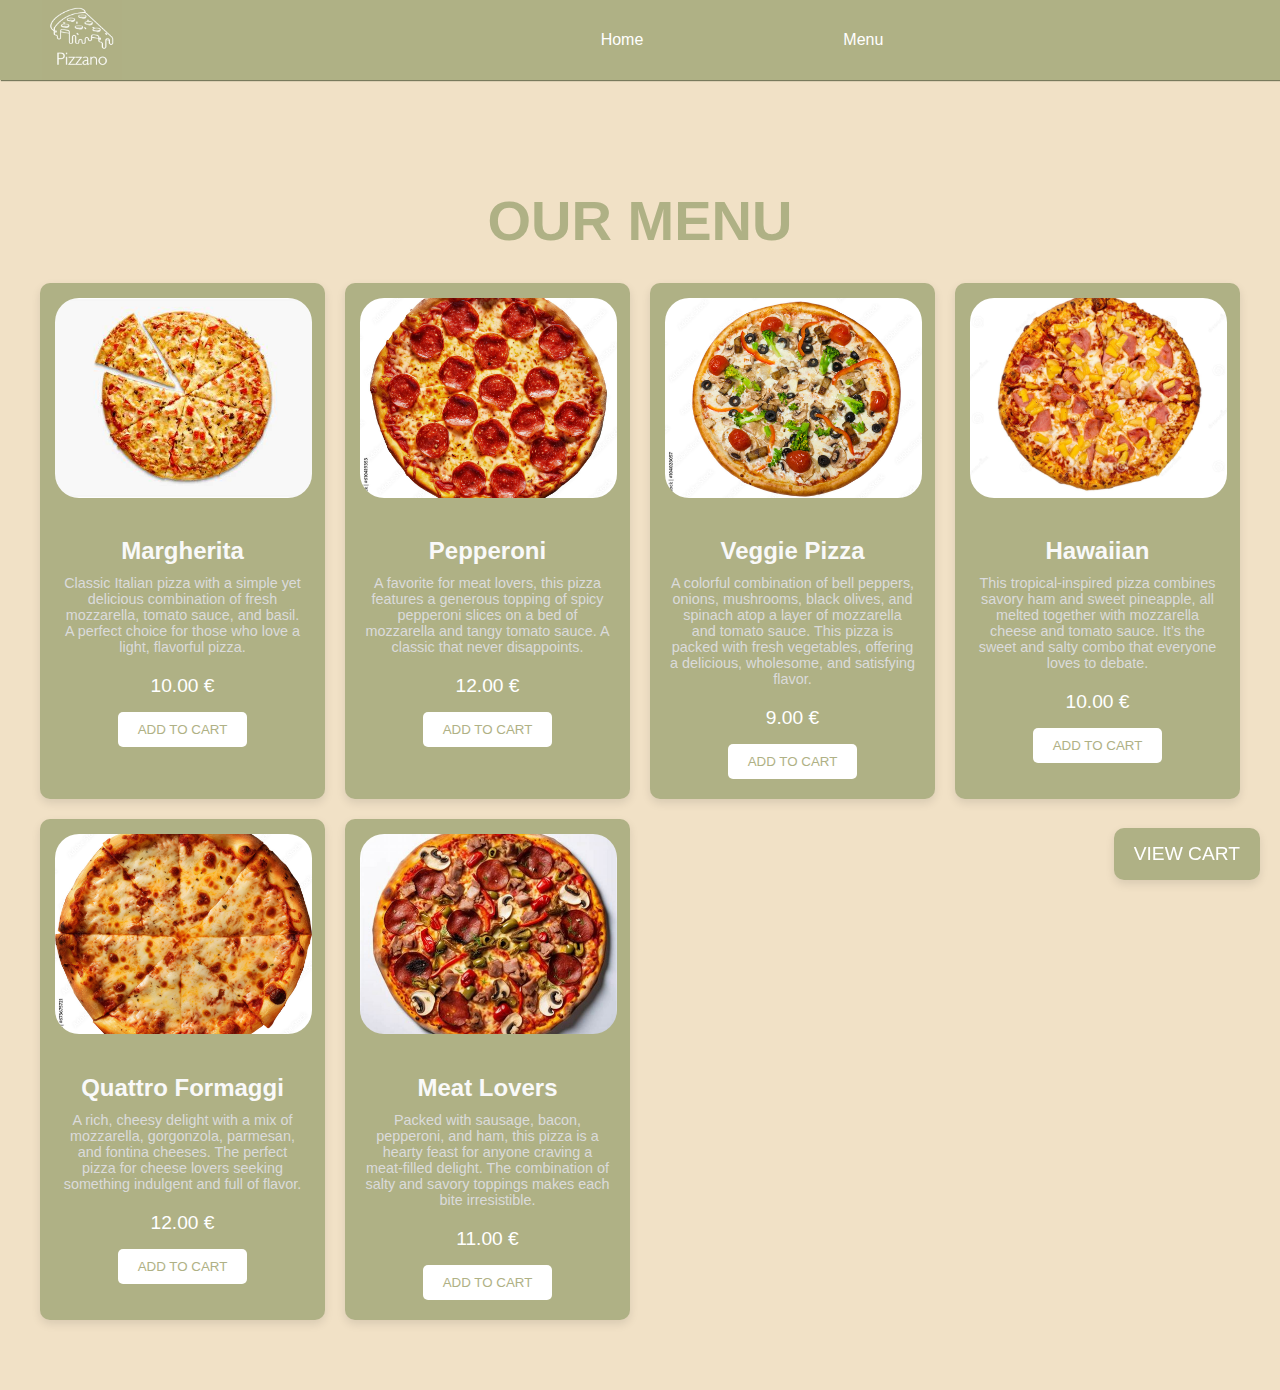
==== html/ViewMenu.html @ 8b2c497e "Pizzano Menu Page with Cart Functionality" ====
<!DOCTYPE html>
<html lang="en">

<head>
    <meta charset="UTF-8">
    <meta name="viewport" content="width=device-width, initial-scale=1.0">
    <title>Pizzano</title>
    <link rel="stylesheet" href="../css/stylesViewMenu.css">
    <style>
        .cart-container {
            display: none;
        }
    </style>
</head>

<body class="menuBody">
    <header>
        <img class="logo" src="/imagems/logopizza.jpg" alt="">
        <ul class="navigation">
            <li class="menu">
                <a href="../html/index.html">Home</a>
                <div class="square"></div>
                <div class="dropdown-menu">
                    <a href="#story" class="btn">Our Story</a>
                    <a href="#newsletter">Newsletter</a>
                </div>
            </li>
            <li class="menu">
                <a href="../html/ViewMenu.html">Menu</a>
                <div class="square"></div>
                <div class="dropdown-menu">
                    <a href="#" class="btn">View Menu</a>
                    <a>Reserve a Table</a>
                    <a>Locations</a>
                    <a>Contacts</a>
                </div>
            </li>
        </ul>
    </header>

    <div class="menu-container">
        <h1>OUR MENU</h1>
        <div class="pizza-grid">
            <div class="pizza-card">
                <img src="../imagems/Pizza1.jpg" alt="Margherita Pizza" class="pizza-image">
                <div class="pizza-content">
                    <div class="pizza-name">Margherita</div>
                    <div class="pizza-description">Classic Italian pizza with a simple yet delicious combination of
                        fresh mozzarella, tomato sauce, and basil. A perfect choice for those who love a light,
                        flavorful pizza.</div>
                    <div class="pizza-price">10.00 €</div>
                    <button class="order-btn add-to-cart" data-name="Margherita" data-price="10.00">Add to Cart</button>
                </div>
            </div>
            <div class="pizza-card">
                <img src="../imagems/Pizza2.jpg" alt="Pepperoni Pizza" class="pizza-image">
                <div class="pizza-content">
                    <div class="pizza-name">Pepperoni</div>
                    <div class="pizza-description">A favorite for meat lovers, this pizza features a generous topping of
                        spicy pepperoni slices on a bed of mozzarella and tangy tomato sauce. A classic that never
                        disappoints.</div>
                    <div class="pizza-price">12.00 €</div>
                    <button class="order-btn add-to-cart" data-name="Pepperoni" data-price="12.00">Add to Cart</button>
                </div>
            </div>
            <div class="pizza-card">
                <img src="../imagems/Pizza3.jpg" alt="Veggie Pizza" class="pizza-image">
                <div class="pizza-content">
                    <div class="pizza-name">Veggie Pizza</div>
                    <div class="pizza-description">A colorful combination of bell peppers, onions, mushrooms, black
                        olives, and spinach atop a layer of mozzarella and tomato sauce. This pizza is packed with fresh
                        vegetables, offering a delicious, wholesome, and satisfying flavor.</div>
                    <div class="pizza-price">9.00 €</div>
                    <button class="order-btn add-to-cart" data-name="Veggie Pizza" data-price="9.00">Add to
                        Cart</button>
                </div>
            </div>
            <div class="pizza-card">
                <img src="../imagems/HawaiianPizza.jpg" alt="Hawaiian Pizza" class="pizza-image">
                <div class="pizza-content">
                    <div class="pizza-name">Hawaiian</div>
                    <div class="pizza-description">This tropical-inspired pizza combines savory ham and sweet pineapple,
                        all melted together with mozzarella cheese and tomato sauce. It’s the sweet and salty combo that
                        everyone loves to debate.</div>
                    <div class="pizza-price">10.00 €</div>
                    <button class="order-btn add-to-cart" data-name="Hawaiian" data-price="10.00">Add to Cart</button>
                </div>
            </div>
            <div class="pizza-card">
                <img src="../imagems/Quattro Formaggi.jpg" alt="Quattro Formaggi Pizza" class="pizza-image">
                <div class="pizza-content">
                    <div class="pizza-name">Quattro Formaggi</div>
                    <div class="pizza-description">A rich, cheesy delight with a mix of mozzarella, gorgonzola,
                        parmesan, and fontina cheeses. The perfect pizza for cheese lovers seeking something indulgent
                        and full of flavor.</div>
                    <div class="pizza-price">12.00 €</div>
                    <button class="order-btn add-to-cart" data-name="Quattro Formaggi" data-price="12.00">Add to
                        Cart</button>
                </div>
            </div>
            <div class="pizza-card">
                <img src="../imagems/Meat Lovers.jpg" alt="Meat Lovers Pizza" class="pizza-image">
                <div class="pizza-content">
                    <div class="pizza-name">Meat Lovers</div>
                    <div class="pizza-description">Packed with sausage, bacon, pepperoni, and ham, this pizza is a
                        hearty feast for anyone craving a meat-filled delight. The combination of salty and savory
                        toppings makes each bite irresistible.</div>
                    <div class="pizza-price">11.00 €</div>
                    <button class="order-btn add-to-cart" data-name="Meat Lovers" data-price="11.00">Add to
                        Cart</button>
                </div>
            </div>
        </div>
    </div>

    <!-- Cart Container -->
    <div class="cart-container" id="cart">
        <div class="cart-header">Your Cart</div>
        <div class="cart-items" id="cart-items">
            <!-- Items will be dynamically added here -->
        </div>
        <div class="cart-total" id="cart-total">Total: 0.00 €</div>
        <button class="checkout-btn" onclick="checkout()">Checkout</button>
    </div>

    <!-- View Cart Button -->
    <button class="view-cart-btn" id="view-cart-btn">View Cart</button>

    <script>
        let cart = []; // Cart array to store items

        // Function to update the cart display
        function updateCart() {
            const cartItemsContainer = document.getElementById('cart-items');
            const cartTotalElement = document.getElementById('cart-total');
            cartItemsContainer.innerHTML = '';

            let total = 0;

            cart.forEach(item => {
                const cartItem = document.createElement('div');
                cartItem.classList.add('cart-item');
                cartItem.innerHTML = `
                    <span class="cart-item-name">${item.name}</span>
                    <span class="cart-item-price">${item.price.toFixed(2)} €</span>
                `;
                cartItemsContainer.appendChild(cartItem);
                total += item.price;
            });

            cartTotalElement.textContent = `Total: ${total.toFixed(2)} €`;
        }

        // Add event listener to all "Add to Cart" buttons
        document.querySelectorAll('.add-to-cart').forEach(button => {
            button.addEventListener('click', () => {
                const name = button.getAttribute('data-name');
                const price = parseFloat(button.getAttribute('data-price'));

                cart.push({ name, price }); // Add item to cart
                updateCart(); // Update the cart UI
            });
        });

        // Toggle cart visibility
        const cartContainer = document.getElementById('cart');
        const viewCartBtn = document.getElementById('view-cart-btn');

        viewCartBtn.addEventListener('click', () => {
            const isCartVisible = cartContainer.style.display === 'block';
            cartContainer.style.display = isCartVisible ? 'none' : 'block';
        });

        // Checkout function
        function checkout() {
            if (cart.length === 0) {
                alert('Your cart is empty!');
                return;
            }
            alert('Thank you for your order!');
            cart = []; // Clear the cart
            updateCart(); // Update the cart UI
        }
    </script>
</body>

</html>
---- css/stylesViewMenu.css ----
body {
    font-family: 'Gil-Sans', sans-serif;
    background-color: #F1E1C6;
    /* Updated background color */
    margin: 0;
    padding: 0;
    color: #333;
    /* Updated to ensure text has sufficient contrast */
    text-decoration: none;
}

html {
    color: #333;
    /* Adjusted text color for better readability on light background */
}

header {
    margin-bottom: 10px;
    align-items: center;
    width: 100%;
    height: 80px;
    display: flex;
    background-color: #afb185;
    flex-direction: row;
    justify-content: space-between;
    padding: 0 20px;
    box-shadow: 1px 1px 1px #797a5d;
    text-decoration: none
}

header ul {
    width: 90%;
    align-items: center;
}

header ul li {
    list-style-type: none;
    padding: 0px 100px;
}

header ul li a {
    text-decoration: none;
    color: white;
}

header img {
    width: 10%;
    height: auto;
    max-height: 80px;
    object-fit: contain;
    text-decoration: none
}

header .navigation .dropdown-menu {
    position: absolute;
    top: 60px;
    padding: 10px 30px;
    background-color: #afb185;
    border-radius: 12px;
    transition: transform 500ms ease-in-out;
    transform: translateX(-30px) scaleY(0);
    text-decoration: none
}

header .navigation .square {
    position: absolute;
    top: 55px;
    margin: 0 auto;
    width: 30px;
    height: 30px;
    background-color: #afb185;
    border-radius: 3px;
    transform: rotate(45deg);
    transition: transform 500ms ease-in;
    transform-origin: center;
    transform: scaleY(0);
    text-decoration: none
}

header .navigation .dropdown-menu.open_menu {
    transform: translateX(-30px) scaleY(1);
    text-decoration: none
}

header .navigation .square.open_menu {
    transform: rotate(45deg) scaleY(1);
    text-decoration: none
}

header .navigation .dropdown-menu a {
    display: block;
    color: #ffffff;
    text-decoration: none;
    margin: 10px auto;
}

.navigation {
    display: flex;
    flex-direction: row;
    justify-content: center;
}

.menu-container {
    margin-top: 50px;
    /* Add more space between the header and the menu */
    padding-top: 20px;
    max-width: 1200px;
    margin: 50px auto;
    padding: 20px;
    text-decoration: none
}

h1 {
    text-align: center;
    font-size: 3em;
    color: #F1E1C6;
    margin-bottom: 30px;
    font-size: 56px;
}

.pizza-grid {
    display: grid;
    grid-template-columns: repeat(auto-fit, minmax(250px, 1fr));
    gap: 20px;
}

.pizza-card {
    background-color: #afb185;
    border-radius: 10px;
    box-shadow: 0 4px 10px rgba(0, 0, 0, 0.1);
    overflow: hidden;
    transition: transform 0.3s ease, box-shadow 0.3s ease;
}

.pizza-card:hover {
    transform: translateY(-10px);
    box-shadow: 0 8px 20px rgba(0, 0, 0, 0.2);
}

.pizza-image {
    width: 90%;
    height: 200px;
    object-fit: cover;
    border: 1px solid #afb185;
    margin: 5% 5%;
    border-radius: 25px;
}

.pizza-content {
    padding: 20px;
    text-align: center;
}

.pizza-name {
    font-size: 1.5em;
    color: #f9f9f9;
    margin: 0 0 10px 0;
    font-weight: bolder;
}

.pizza-description {
    font-size: 0.9em;
    color: #dbdbdb;
    margin: 0 0 20px 0;
}

.pizza-price {
    font-size: 1.2em;
    color: #fff;
    font-weight: lighter;
    margin: 0;
}

.order-btn {
    display: inline-block;
    margin-top: 15px;
    padding: 10px 20px;
    background-color: #ffffff;
    color: #afb185;
    border: none;
    border-radius: 5px;
    text-transform: uppercase;
    cursor: pointer;
    transition: background-color 0.3s ease;
}

.order-btn:hover {
    background-color: #cfcfcf;
}

.order-btn:focus {
    outline: 2px solid #afb185;
    outline-offset: 2px;
}

html {
    color: #F1E1C6;
}

h1 {
    color: #afb185;
}

.cart-container {
    position: fixed;
    top: 20px;
    right: 20px;
    background-color: #fff;
    border: 1px solid #ddd;
    border-radius: 10px;
    padding: 20px;
    box-shadow: 0 4px 10px rgba(0, 0, 0, 0.1);
    width: 300px;
    display: none;
    /* Hidden by default */
}

.cart-header {
    font-size: 1.5em;
    margin-bottom: 10px;
    color: #333;
}

.cart-items {
    max-height: 200px;
    overflow-y: auto;
    margin-bottom: 10px;
}

.cart-item {
    display: flex;
    justify-content: space-between;
    margin-bottom: 10px;
    font-size: 1em;
}

.cart-item-name {
    font-weight: bold;
}

.cart-total {
    font-size: 1.2em;
    margin-top: 10px;
}

.checkout-btn {
    display: block;
    width: 100%;
    padding: 10px;
    background-color: #afb185;
    color: white;
    border: none;
    border-radius: 5px;
    cursor: pointer;
    text-align: center;
    font-weight: bold;
    text-transform: uppercase;
}

.checkout-btn:hover {
    background-color: #cfcfcf;
    color: #333;
}

.view-cart-btn {
    position: fixed;
    bottom: 20px;
    right: 20px;
    background-color: #afb185;
    color: white;
    padding: 15px 20px;
    border: none;
    border-radius: 10px;
    cursor: pointer;
    font-size: 1.2em;
    text-transform: uppercase;
    box-shadow: 0 4px 10px rgba(0, 0, 0, 0.1);
}

.view-cart-btn:hover {
    background-color: #cfcfcf;
    color: #333;
}
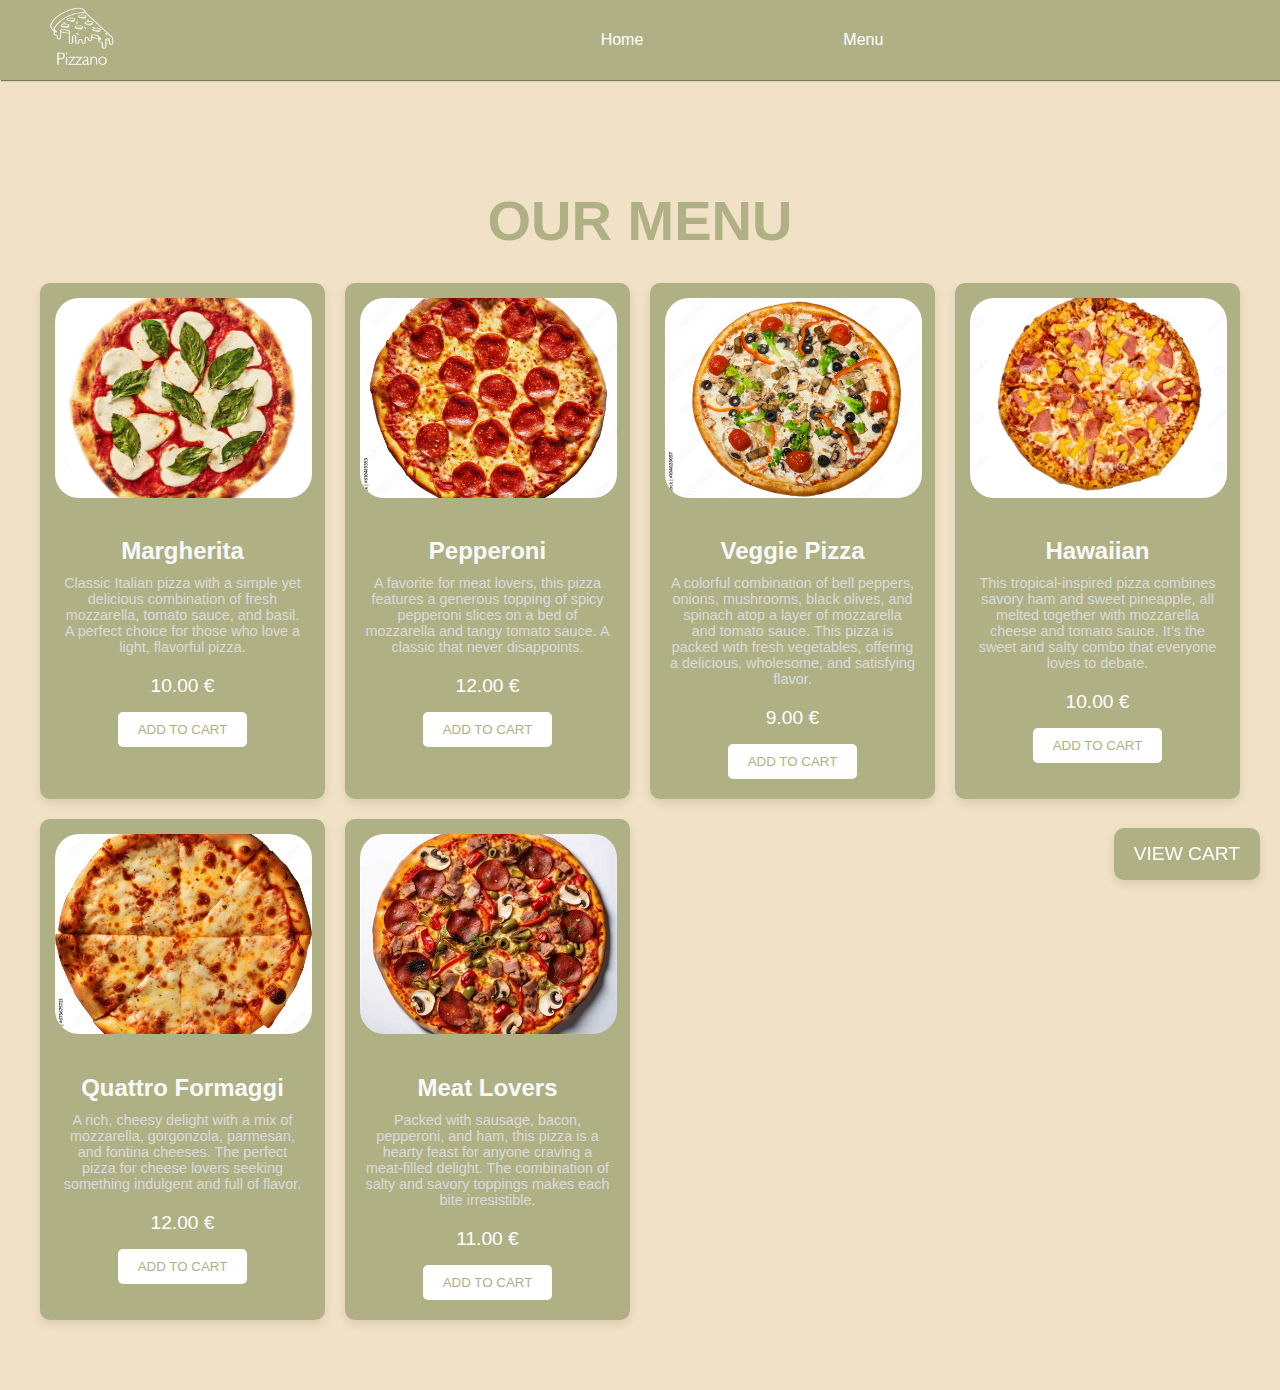
==== commit e1a6c3ba: "Fixes" ====
--- a/html/ViewMenu.html
+++ b/html/ViewMenu.html
@@ -42,7 +42,7 @@
         <h1>OUR MENU</h1>
         <div class="pizza-grid">
             <div class="pizza-card">
-                <img src="../imagems/Pizza1.jpg" alt="Margherita Pizza" class="pizza-image">
+                <img src="../imagems/marc_600x.webp" alt="Margherita Pizza" class="pizza-image">
                 <div class="pizza-content">
                     <div class="pizza-name">Margherita</div>
                     <div class="pizza-description">Classic Italian pizza with a simple yet delicious combination of
